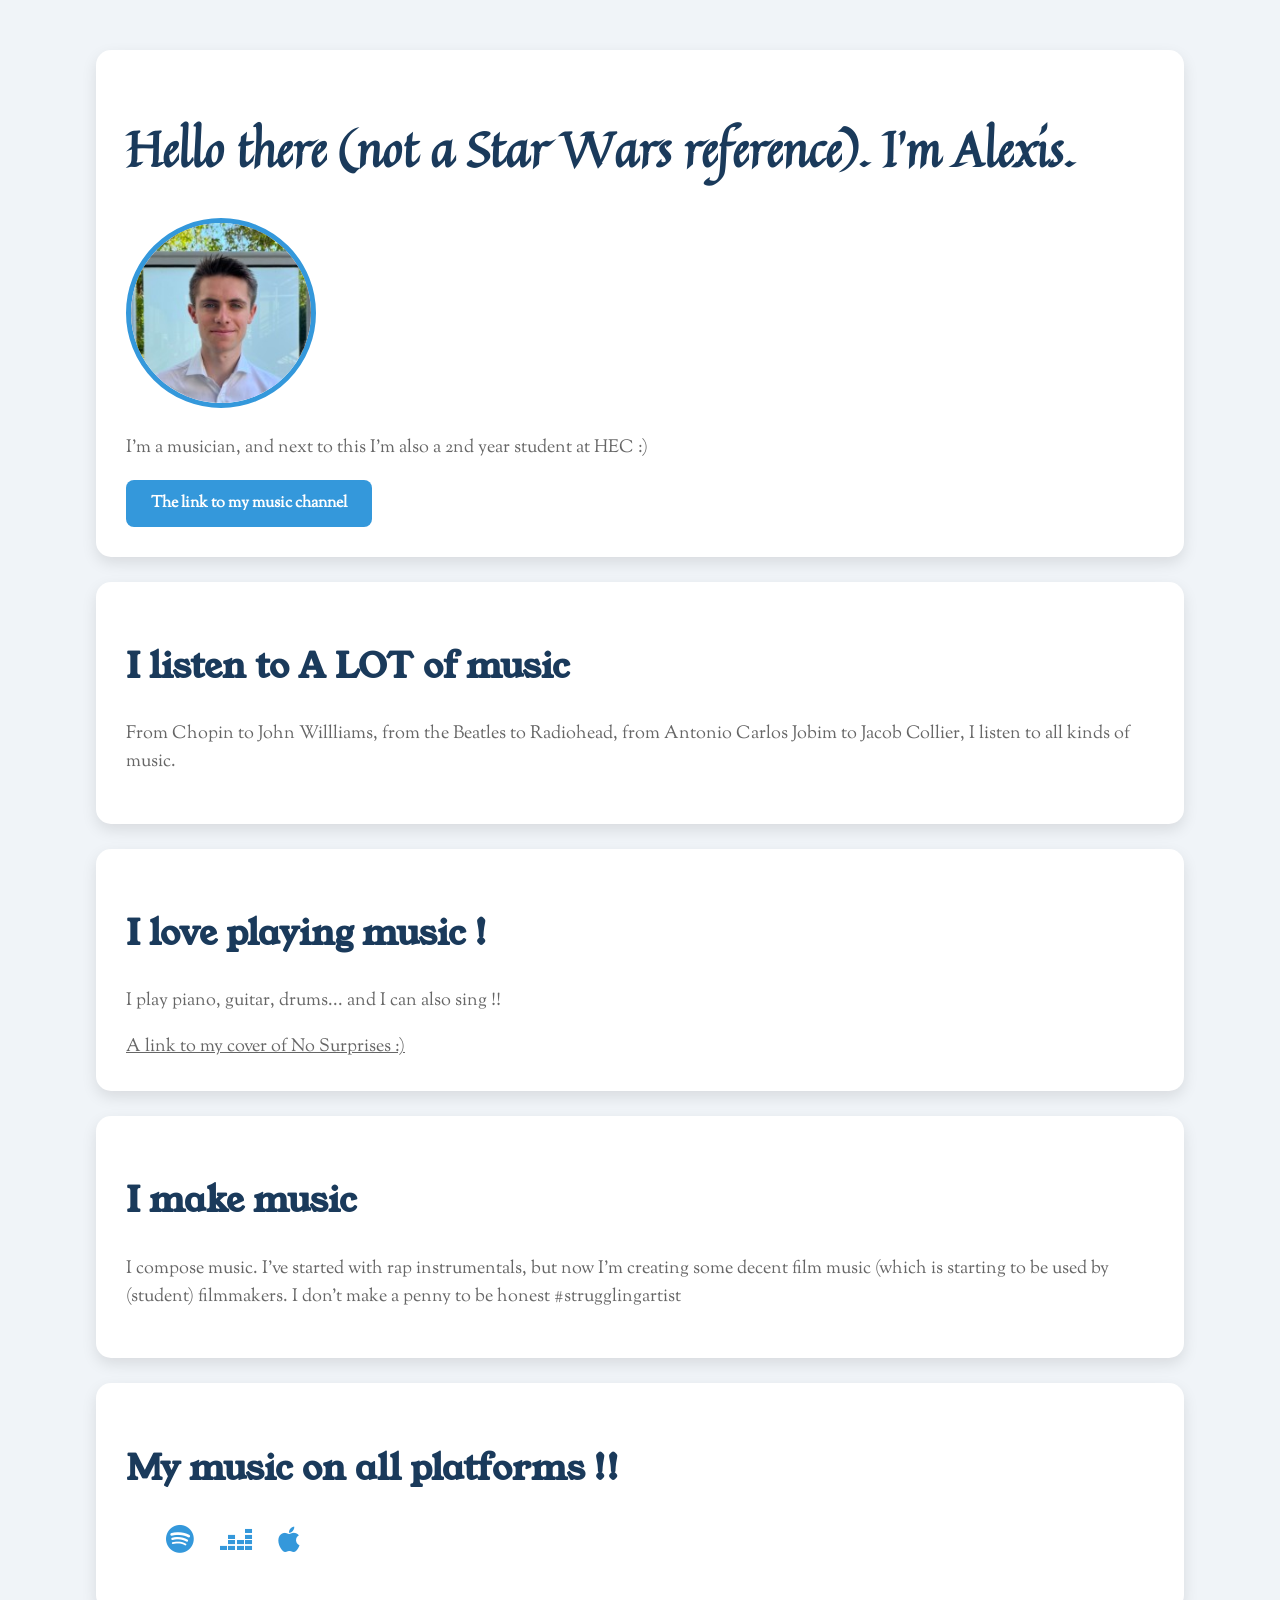
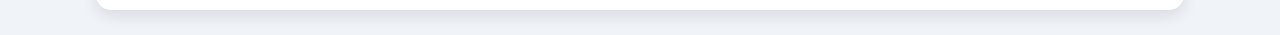
==== index.html @ 0a7f8af6 "Add files via upload" ====
<!DOCTYPE html>
<!DOCTYPE html>
<html>
<head>
<title>Alexis Maquet</title>
<meta name="description " content="click on the link">
<meta charset="utf-8">
<link rel="preconnect" href="https://fonts.googleapis.com">
<link rel="preconnect" href="https://fonts.gstatic.com" crossorigin>
<link href="https://fonts.googleapis.com/css2?family=Quintessential&family=Sorts+Mill+Goudy:ital@0;1&family=Young+Serif&display=swap" rel="stylesheet">
<link href="https://cdnjs.cloudflare.com/ajax/libs/font-awesome/6.0.0/css/all.min.css" rel="stylesheet">
<link rel="stylesheet" href="stylexis.css">
</head>

<body>
<div class="container">
<div class="card-beige" id="introduction">
<h1 class="texte-policegrande">Hello there (not a Star Wars reference). I'm Alexis. </h1>
<img class=img-circle src="images/photolinkedin.jpg" alt="Alexis Maquet">
<p class="texte-policepetite" > I'm a musician, and next to this I'm also a 2nd year student at HEC :) </p>
<a class="btn-green" href="https://www.youtube.com/@Maqalx" target="_blank">The link to my music channel </a>
</div>

<div class="card-beige" >
<h2 class="texte-policemoyenne">I listen to A LOT of music</h2>
<p class="texte-policepetite">From Chopin to John Willliams, from the Beatles to Radiohead, from Antonio Carlos Jobim to Jacob Collier, I listen to all kinds of music. </p>
</div>

<div class="card-beige">
<h2 class="texte-policemoyenne">I love playing music ! </h2>
<p class="texte-policepetite">I play piano, guitar, drums... and I can also sing !!</p>
<a class="texte-policepetite" href="https://www.instagram.com/maqalx_music/reel/ClthawwohO2/" target="_blank" id="gobelins">A link to my cover of No Surprises :)</a>
</div>

<div class="card-beige">
<h2 class="texte-policemoyenne">I make music</h2>
<p class="texte-policepetite">I compose music. I've started with rap instrumentals, but now I'm creating some decent film music (which is starting to be used by (student) filmmakers. I don't make a penny to be honest #strugglingartist</p>
</div>

<div class="card-beige">
<h2 class="texte-policemoyenne">My music on all platforms !!</h2>
<ul class="list-inline">
<li>
<a href="https://www.youtube.com/redirect?event=channel_description&redir_token=[base64]&q=https%3A%2F%2Fopen.spotify.com%2Fartist%2F62DP2o4sL1EnVyHbfwQZDF%3Fsi%3DbDmTBfcySxK-8TFzciX3kA">
<i class="fa-brands fa-spotify"></i>
</li>
<li>
</a>
<a href="https://www.youtube.com/redirect?event=channel_description&redir_token=[base64]&q=https%3A%2F%2Fwww.deezer.com%2Fartist%2F96282492%3Futm_source%3Ddeezer%26utm_content%3Dartist-96282492%26utm_term%3D3692653222_1590913473%26utm_medium%3Dweb">
<i class="fa-brands fa-deezer"></i>
</a>
</li>
<li>
<a href="https://www.youtube.com/redirect?event=channel_description&redir_token=[base64]&q=https%3A%2F%2Fmusic.apple.com%2Fus%2Fartist%2Fmaqalx%2F1515981381">
<i class="fa-brands fa-apple"></i>
</a>
</li>
</ul>
</div>
</div>


</body>
</html>
---- stylexis.css ----
body {
  font-family: 'Sorts Mill Goudy', serif;
  background-color: #f0f4f8;
  margin: 0;
  padding: 0;
  color: #333;
}

.container {
  width: 85%;
  max-width: 1200px;
  margin: 0 auto;
  padding-top: 50px;
}

.card-beige {
  background-color: #ffffff;
  border-radius: 15px;
  padding: 30px;
  margin-bottom: 25px;
  box-shadow: 0 6px 15px rgba(0, 0, 0, 0.1);
}

h1, h2 {
  color: #1a3a5b;
}

h1.texte-policegrande {
  font-family: 'Quintessential', cursive;
  font-size: 3em;
  color: #1a3a5b;
}

h2.texte-policemoyenne {
  font-family: 'Young Serif', serif;
  font-size: 2.2em;
  color: #1a3a5b;
}

.texte-policepetite {
  font-size: 1.1em;
  color: #666666;
  line-height: 1.6;
}

.btn-green {
  background-color: #3498db;
  color: white;
  padding: 12px 25px;
  text-decoration: none;
  border-radius: 8px;
  font-weight: bold;
  display: inline-block;
  transition: background-color 0.3s ease;
}

.btn-green:hover {
  background-color: #2980b9;
}

.list-inline li {
  display: inline;
  margin-right: 20px;
}

.list-inline a {
  color: #3498db;
  font-size: 1.8em;
  text-decoration: none;
  transition: color 0.3s ease;
}

.list-inline a:hover {
  color: #1a3a5b;
}

.img-circle {
  border-radius: 50%;
  width: 180px;
  height: 180px;
  object-fit: cover;
  border: 5px solid #3498db;
  transition: transform 0.3s ease;
}

.img-circle:hover {
  transform: scale(1.1);
}

@media (max-width: 768px) {
  .container {
    width: 95%;
  }

  h1.texte-policegrande {
    font-size: 2.2em;
  }

  h2.texte-policemoyenne {
    font-size: 1.8em;
  }
}
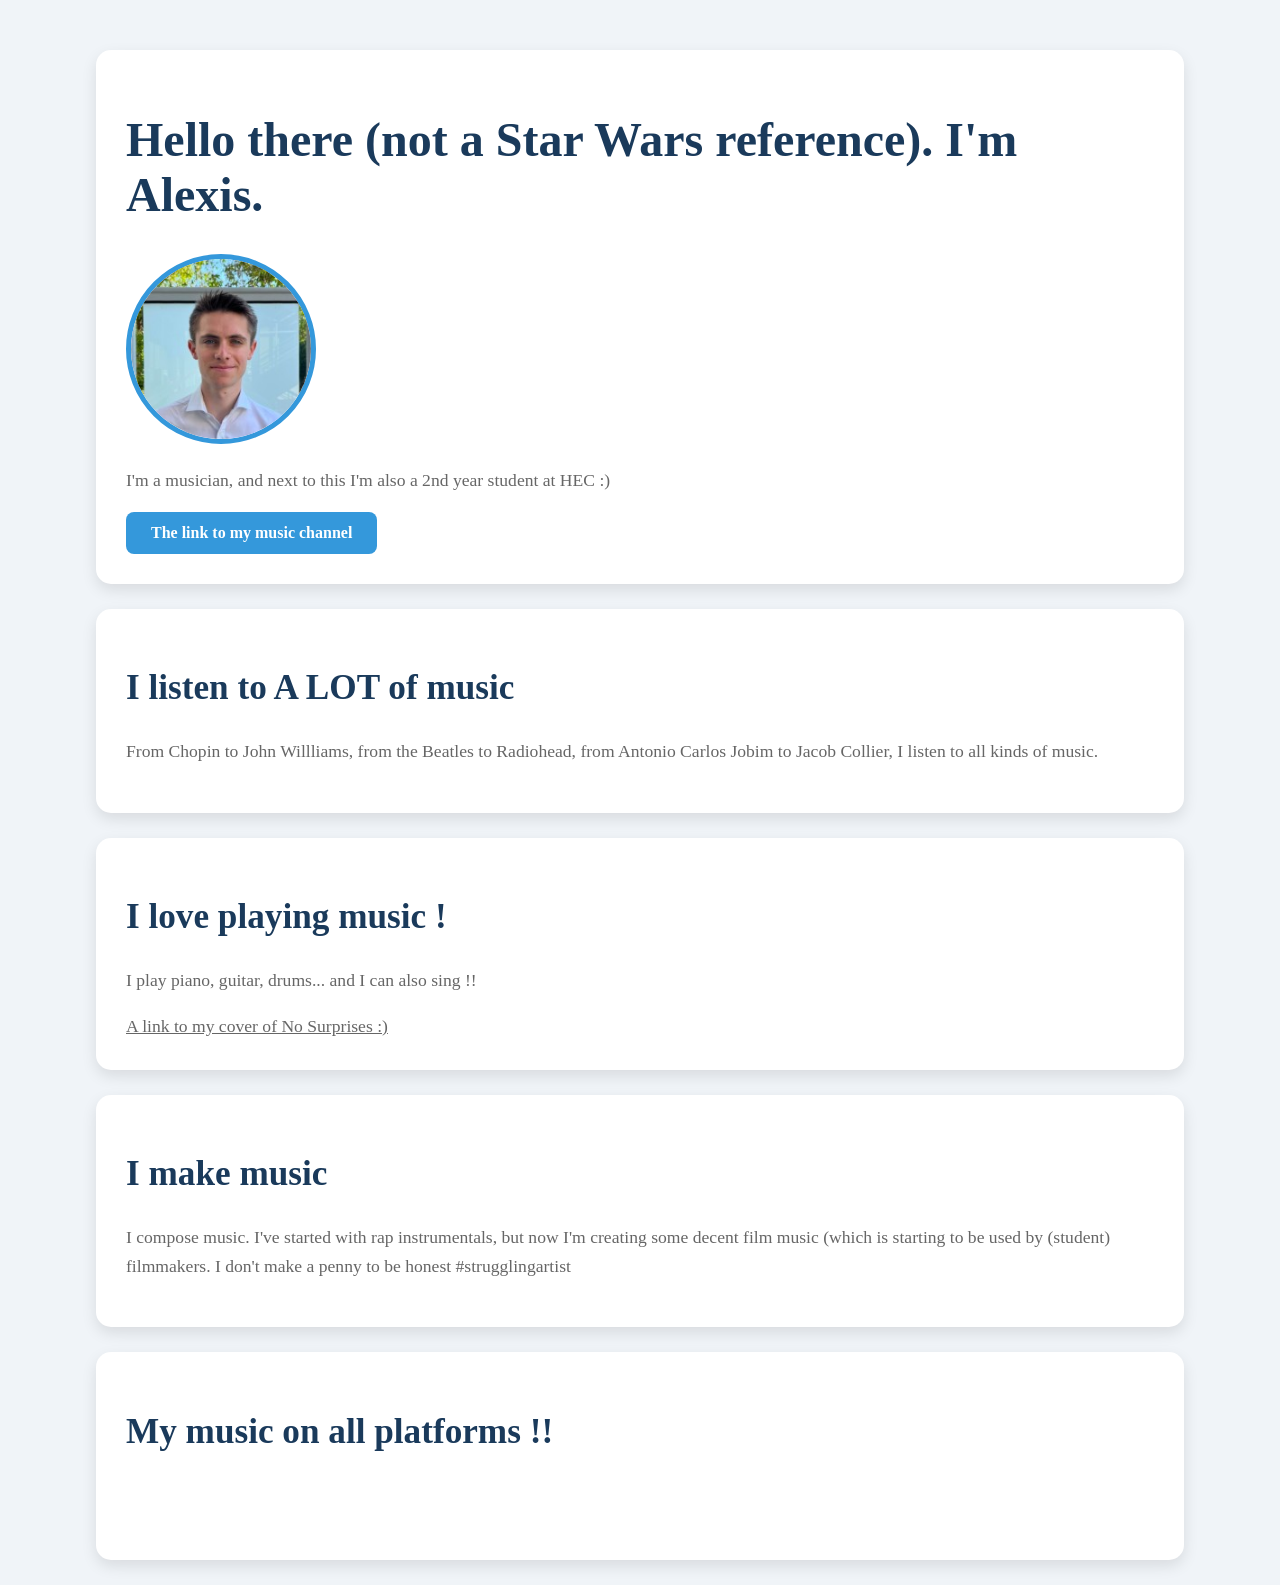
==== commit 50ef3f63: "Update index.html" ====
--- a/index.html
+++ b/index.html
@@ -7,8 +7,7 @@
 <meta charset="utf-8">
 <link rel="preconnect" href="https://fonts.googleapis.com">
 <link rel="preconnect" href="https://fonts.gstatic.com" crossorigin>
-<link href="https://fonts.googleapis.com/css2?family=Quintessential&family=Sorts+Mill+Goudy:ital@0;1&family=Young+Serif&display=swap" rel="stylesheet">
-<link href="https://cdnjs.cloudflare.com/ajax/libs/font-awesome/6.0.0/css/all.min.css" rel="stylesheet">
+<link href="https://fonts.googleapis.com/css2?family=Roboto:ital,wght@0,100;0,300;0,400;0,500;0,700;0,900;1,100;1,300;1,400;1,500;1,700;1,900&display=swap" rel="stylesheet">
 <link rel="stylesheet" href="stylexis.css">
 </head>
 
@@ -61,4 +60,4 @@
 
 
 </body>
-</html>+</html>
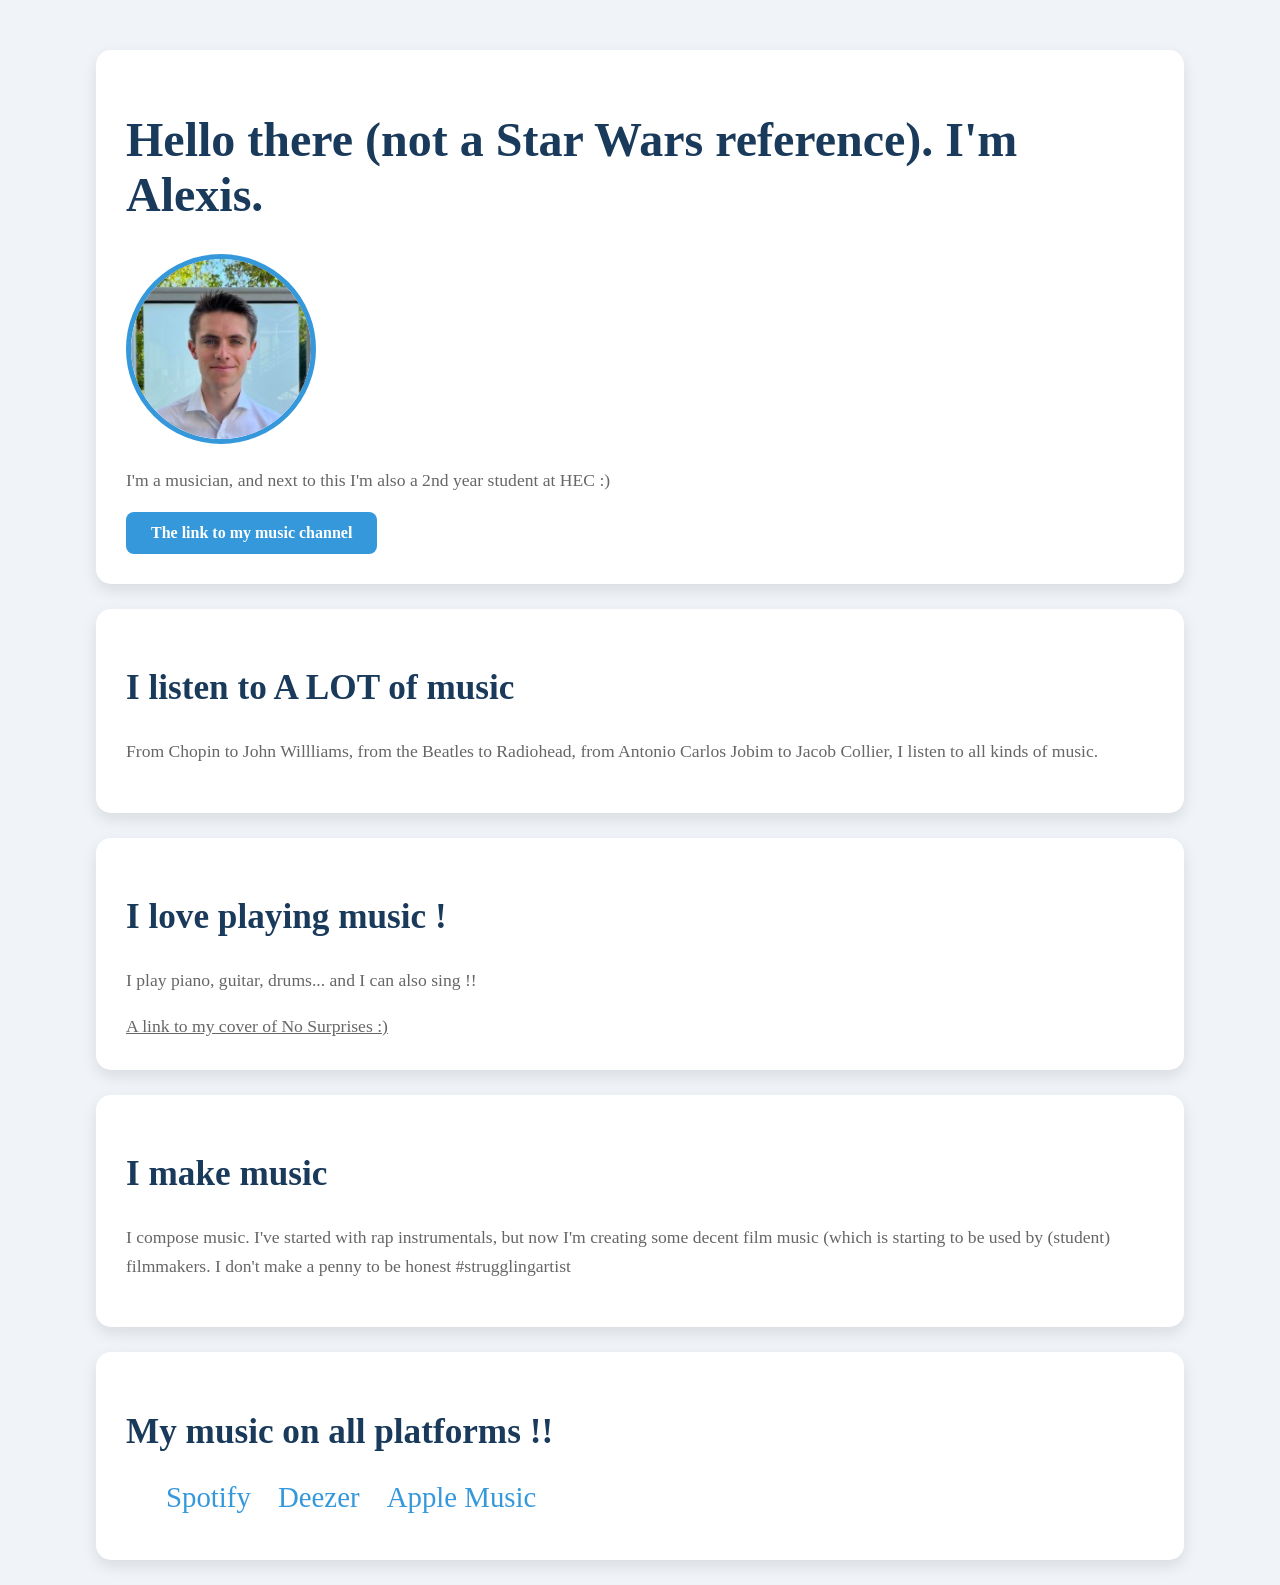
==== commit 5cf6a87d: "Update index.html" ====
--- a/index.html
+++ b/index.html
@@ -14,47 +14,47 @@
 <body>
 <div class="container">
 <div class="card-beige" id="introduction">
-<h1 class="texte-policegrande">Hello there (not a Star Wars reference). I'm Alexis. </h1>
+<h1 class="texte-police1">Hello there (not a Star Wars reference). I'm Alexis. </h1>
 <img class=img-circle src="images/photolinkedin.jpg" alt="Alexis Maquet">
-<p class="texte-policepetite" > I'm a musician, and next to this I'm also a 2nd year student at HEC :) </p>
+<p class="texte-police3" > I'm a musician, and next to this I'm also a 2nd year student at HEC :) </p>
 <a class="btn-green" href="https://www.youtube.com/@Maqalx" target="_blank">The link to my music channel </a>
 </div>
 
 <div class="card-beige" >
-<h2 class="texte-policemoyenne">I listen to A LOT of music</h2>
-<p class="texte-policepetite">From Chopin to John Willliams, from the Beatles to Radiohead, from Antonio Carlos Jobim to Jacob Collier, I listen to all kinds of music. </p>
+<h2 class="texte-police2">I listen to A LOT of music</h2>
+<p class="texte-police3">From Chopin to John Willliams, from the Beatles to Radiohead, from Antonio Carlos Jobim to Jacob Collier, I listen to all kinds of music. </p>
 </div>
 
 <div class="card-beige">
-<h2 class="texte-policemoyenne">I love playing music ! </h2>
-<p class="texte-policepetite">I play piano, guitar, drums... and I can also sing !!</p>
-<a class="texte-policepetite" href="https://www.instagram.com/maqalx_music/reel/ClthawwohO2/" target="_blank" id="gobelins">A link to my cover of No Surprises :)</a>
+<h2 class="texte-police2">I love playing music ! </h2>
+<p class="texte-police3">I play piano, guitar, drums... and I can also sing !!</p>
+<a class="texte-police3" href="https://www.instagram.com/maqalx_music/reel/ClthawwohO2/" target="_blank" id="gobelins">A link to my cover of No Surprises :)</a>
 </div>
 
 <div class="card-beige">
-<h2 class="texte-policemoyenne">I make music</h2>
-<p class="texte-policepetite">I compose music. I've started with rap instrumentals, but now I'm creating some decent film music (which is starting to be used by (student) filmmakers. I don't make a penny to be honest #strugglingartist</p>
+<h2 class="texte-police2">I make music</h2>
+<p class="texte-police3">I compose music. I've started with rap instrumentals, but now I'm creating some decent film music (which is starting to be used by (student) filmmakers. I don't make a penny to be honest #strugglingartist</p>
 </div>
 
 <div class="card-beige">
-<h2 class="texte-policemoyenne">My music on all platforms !!</h2>
-<ul class="list-inline">
-<li>
-<a href="https://www.youtube.com/redirect?event=channel_description&redir_token=[base64]&q=https%3A%2F%2Fopen.spotify.com%2Fartist%2F62DP2o4sL1EnVyHbfwQZDF%3Fsi%3DbDmTBfcySxK-8TFzciX3kA">
-<i class="fa-brands fa-spotify"></i>
-</li>
-<li>
-</a>
-<a href="https://www.youtube.com/redirect?event=channel_description&redir_token=[base64]&q=https%3A%2F%2Fwww.deezer.com%2Fartist%2F96282492%3Futm_source%3Ddeezer%26utm_content%3Dartist-96282492%26utm_term%3D3692653222_1590913473%26utm_medium%3Dweb">
-<i class="fa-brands fa-deezer"></i>
-</a>
-</li>
-<li>
-<a href="https://www.youtube.com/redirect?event=channel_description&redir_token=[base64]&q=https%3A%2F%2Fmusic.apple.com%2Fus%2Fartist%2Fmaqalx%2F1515981381">
-<i class="fa-brands fa-apple"></i>
-</a>
-</li>
-</ul>
+    <h2 class="texte-police2">My music on all platforms !!</h2>
+    <ul class="list-inline">
+        <li>
+            <a href="https://open.spotify.com/artist/62DP2o4sL1EnVyHbfwQZDF" target="_blank">
+                <i class="fa-brands fa-spotify"></i> Spotify
+            </a>
+        </li>
+        <li>
+            <a href="https://www.deezer.com/artist/96282492" target="_blank">
+                <i class="fa-brands fa-deezer"></i> Deezer
+            </a>
+        </li>
+        <li>
+            <a href="https://music.apple.com/us/artist/maqalx/1515981381" target="_blank">
+                <i class="fa-brands fa-apple"></i> Apple Music
+            </a>
+        </li>
+    </ul>
 </div>
 </div>
 
--- a/stylexis.css
+++ b/stylexis.css
@@ -1,5 +1,5 @@
 body {
-  font-family: 'Sorts Mill Goudy', serif;
+  font-family: 'Roboto', serif;
   background-color: #f0f4f8;
   margin: 0;
   padding: 0;
@@ -25,19 +25,19 @@
   color: #1a3a5b;
 }
 
-h1.texte-policegrande {
-  font-family: 'Quintessential', cursive;
+h1.texte-police1 {
+  font-family: 'Roboto', cursive;
   font-size: 3em;
   color: #1a3a5b;
 }
 
-h2.texte-policemoyenne {
-  font-family: 'Young Serif', serif;
+h2.texte-police2 {
+  font-family: 'Roboto', serif;
   font-size: 2.2em;
   color: #1a3a5b;
 }
 
-.texte-policepetite {
+.texte-police3 {
   font-size: 1.1em;
   color: #666666;
   line-height: 1.6;
@@ -92,11 +92,11 @@
     width: 95%;
   }
 
-  h1.texte-policegrande {
+  h1.texte-police1 {
     font-size: 2.2em;
   }
 
-  h2.texte-policemoyenne {
+  h2.texte-police2 {
     font-size: 1.8em;
   }
-}+}
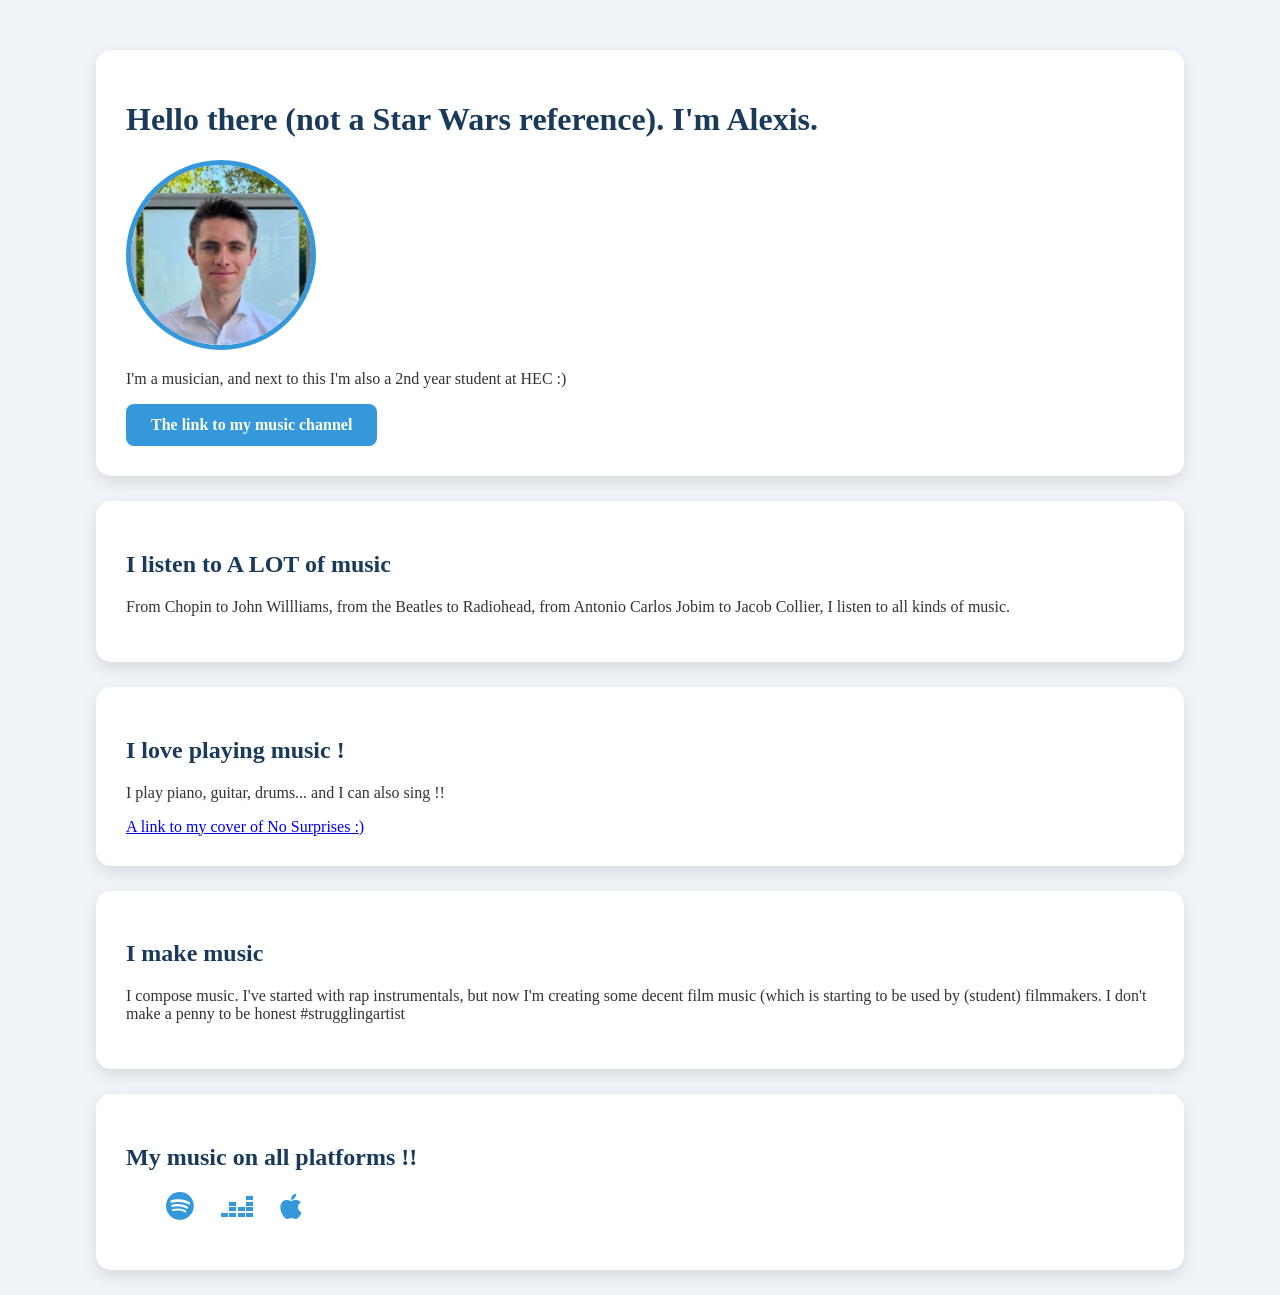
==== commit d23072bb: "Add files via upload" ====
--- a/index.html
+++ b/index.html
@@ -7,57 +7,58 @@
 <meta charset="utf-8">
 <link rel="preconnect" href="https://fonts.googleapis.com">
 <link rel="preconnect" href="https://fonts.gstatic.com" crossorigin>
-<link href="https://fonts.googleapis.com/css2?family=Roboto:ital,wght@0,100;0,300;0,400;0,500;0,700;0,900;1,100;1,300;1,400;1,500;1,700;1,900&display=swap" rel="stylesheet">
+<link href="https://fonts.googleapis.com/css2?family=Quintessential&family=Sorts+Mill+Goudy:ital@0;1&family=Young+Serif&display=swap" rel="stylesheet">
+<link href="https://cdnjs.cloudflare.com/ajax/libs/font-awesome/6.0.0/css/all.min.css" rel="stylesheet">
 <link rel="stylesheet" href="stylexis.css">
 </head>
 
 <body>
 <div class="container">
 <div class="card-beige" id="introduction">
-<h1 class="texte-police1">Hello there (not a Star Wars reference). I'm Alexis. </h1>
+<h1 class="texte-policegrande">Hello there (not a Star Wars reference). I'm Alexis. </h1>
 <img class=img-circle src="images/photolinkedin.jpg" alt="Alexis Maquet">
-<p class="texte-police3" > I'm a musician, and next to this I'm also a 2nd year student at HEC :) </p>
+<p class="texte-policepetite" > I'm a musician, and next to this I'm also a 2nd year student at HEC :) </p>
 <a class="btn-green" href="https://www.youtube.com/@Maqalx" target="_blank">The link to my music channel </a>
 </div>
 
 <div class="card-beige" >
-<h2 class="texte-police2">I listen to A LOT of music</h2>
-<p class="texte-police3">From Chopin to John Willliams, from the Beatles to Radiohead, from Antonio Carlos Jobim to Jacob Collier, I listen to all kinds of music. </p>
+<h2 class="texte-policemoyenne">I listen to A LOT of music</h2>
+<p class="texte-policepetite">From Chopin to John Willliams, from the Beatles to Radiohead, from Antonio Carlos Jobim to Jacob Collier, I listen to all kinds of music. </p>
 </div>
 
 <div class="card-beige">
-<h2 class="texte-police2">I love playing music ! </h2>
-<p class="texte-police3">I play piano, guitar, drums... and I can also sing !!</p>
-<a class="texte-police3" href="https://www.instagram.com/maqalx_music/reel/ClthawwohO2/" target="_blank" id="gobelins">A link to my cover of No Surprises :)</a>
+<h2 class="texte-policemoyenne">I love playing music ! </h2>
+<p class="texte-policepetite">I play piano, guitar, drums... and I can also sing !!</p>
+<a class="texte-policepetite" href="https://www.instagram.com/maqalx_music/reel/ClthawwohO2/" target="_blank" id="gobelins">A link to my cover of No Surprises :)</a>
 </div>
 
 <div class="card-beige">
-<h2 class="texte-police2">I make music</h2>
-<p class="texte-police3">I compose music. I've started with rap instrumentals, but now I'm creating some decent film music (which is starting to be used by (student) filmmakers. I don't make a penny to be honest #strugglingartist</p>
+<h2 class="texte-policemoyenne">I make music</h2>
+<p class="texte-policepetite">I compose music. I've started with rap instrumentals, but now I'm creating some decent film music (which is starting to be used by (student) filmmakers. I don't make a penny to be honest #strugglingartist</p>
 </div>
 
 <div class="card-beige">
-    <h2 class="texte-police2">My music on all platforms !!</h2>
-    <ul class="list-inline">
-        <li>
-            <a href="https://open.spotify.com/artist/62DP2o4sL1EnVyHbfwQZDF" target="_blank">
-                <i class="fa-brands fa-spotify"></i> Spotify
-            </a>
-        </li>
-        <li>
-            <a href="https://www.deezer.com/artist/96282492" target="_blank">
-                <i class="fa-brands fa-deezer"></i> Deezer
-            </a>
-        </li>
-        <li>
-            <a href="https://music.apple.com/us/artist/maqalx/1515981381" target="_blank">
-                <i class="fa-brands fa-apple"></i> Apple Music
-            </a>
-        </li>
-    </ul>
+<h2 class="texte-policemoyenne">My music on all platforms !!</h2>
+<ul class="list-inline">
+<li>
+<a href="https://www.youtube.com/redirect?event=channel_description&redir_token=[base64]&q=https%3A%2F%2Fopen.spotify.com%2Fartist%2F62DP2o4sL1EnVyHbfwQZDF%3Fsi%3DbDmTBfcySxK-8TFzciX3kA">
+<i class="fa-brands fa-spotify"></i>
+</li>
+<li>
+</a>
+<a href="https://www.youtube.com/redirect?event=channel_description&redir_token=[base64]&q=https%3A%2F%2Fwww.deezer.com%2Fartist%2F96282492%3Futm_source%3Ddeezer%26utm_content%3Dartist-96282492%26utm_term%3D3692653222_1590913473%26utm_medium%3Dweb">
+<i class="fa-brands fa-deezer"></i>
+</a>
+</li>
+<li>
+<a href="https://www.youtube.com/redirect?event=channel_description&redir_token=[base64]&q=https%3A%2F%2Fmusic.apple.com%2Fus%2Fartist%2Fmaqalx%2F1515981381">
+<i class="fa-brands fa-apple"></i>
+</a>
+</li>
+</ul>
 </div>
 </div>
 
 
 </body>
-</html>
+</html>
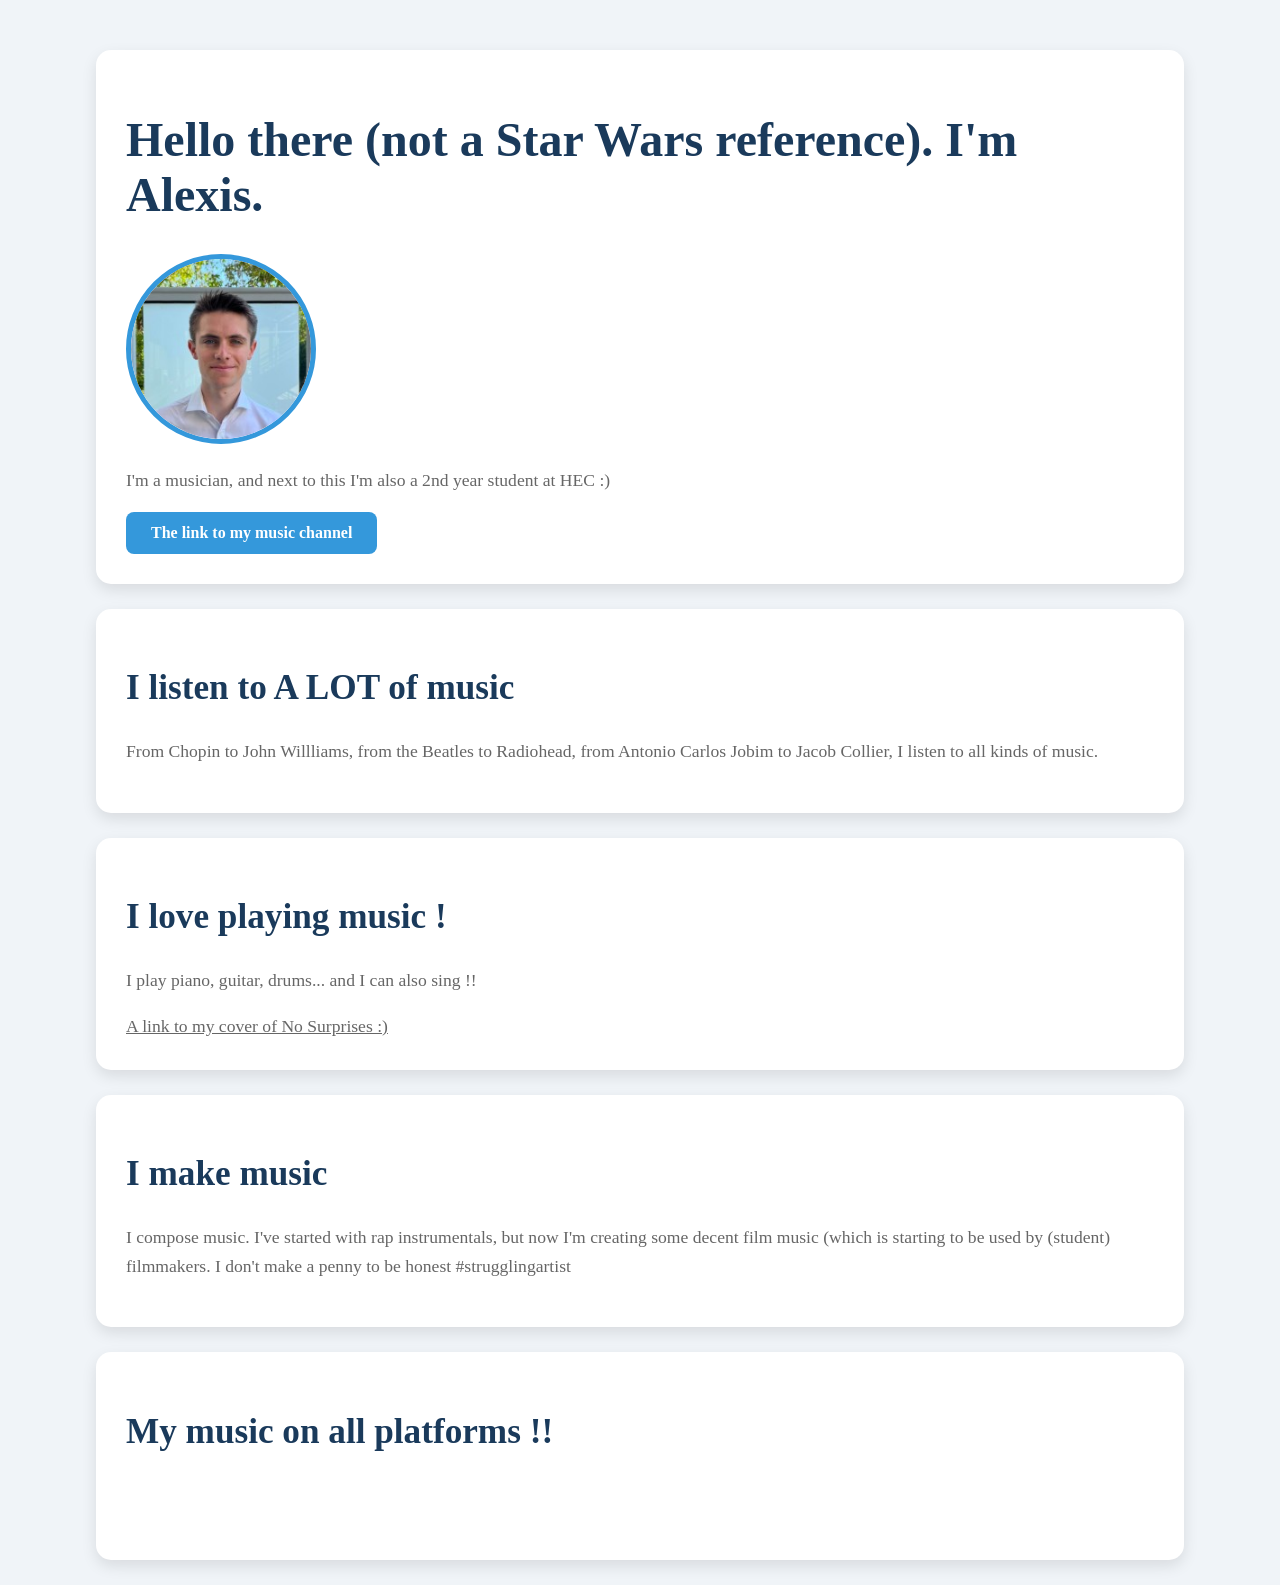
==== commit 606dc529: "Update index.html" ====
--- a/index.html
+++ b/index.html
@@ -7,38 +7,37 @@
 <meta charset="utf-8">
 <link rel="preconnect" href="https://fonts.googleapis.com">
 <link rel="preconnect" href="https://fonts.gstatic.com" crossorigin>
-<link href="https://fonts.googleapis.com/css2?family=Quintessential&family=Sorts+Mill+Goudy:ital@0;1&family=Young+Serif&display=swap" rel="stylesheet">
-<link href="https://cdnjs.cloudflare.com/ajax/libs/font-awesome/6.0.0/css/all.min.css" rel="stylesheet">
+<link href="https://fonts.googleapis.com/css2?family=Roboto:ital,wght@0,100;0,300;0,400;0,500;0,700;0,900;1,100;1,300;1,400;1,500;1,700;1,900&display=swap" rel="stylesheet">
 <link rel="stylesheet" href="stylexis.css">
 </head>
 
 <body>
 <div class="container">
 <div class="card-beige" id="introduction">
-<h1 class="texte-policegrande">Hello there (not a Star Wars reference). I'm Alexis. </h1>
+<h1 class="texte-police1">Hello there (not a Star Wars reference). I'm Alexis. </h1>
 <img class=img-circle src="images/photolinkedin.jpg" alt="Alexis Maquet">
-<p class="texte-policepetite" > I'm a musician, and next to this I'm also a 2nd year student at HEC :) </p>
+<p class="texte-police3" > I'm a musician, and next to this I'm also a 2nd year student at HEC :) </p>
 <a class="btn-green" href="https://www.youtube.com/@Maqalx" target="_blank">The link to my music channel </a>
 </div>
 
 <div class="card-beige" >
-<h2 class="texte-policemoyenne">I listen to A LOT of music</h2>
-<p class="texte-policepetite">From Chopin to John Willliams, from the Beatles to Radiohead, from Antonio Carlos Jobim to Jacob Collier, I listen to all kinds of music. </p>
+<h2 class="texte-police2">I listen to A LOT of music</h2>
+<p class="texte-police3">From Chopin to John Willliams, from the Beatles to Radiohead, from Antonio Carlos Jobim to Jacob Collier, I listen to all kinds of music. </p>
 </div>
 
 <div class="card-beige">
-<h2 class="texte-policemoyenne">I love playing music ! </h2>
-<p class="texte-policepetite">I play piano, guitar, drums... and I can also sing !!</p>
-<a class="texte-policepetite" href="https://www.instagram.com/maqalx_music/reel/ClthawwohO2/" target="_blank" id="gobelins">A link to my cover of No Surprises :)</a>
+<h2 class="texte-police2">I love playing music ! </h2>
+<p class="texte-police3">I play piano, guitar, drums... and I can also sing !!</p>
+<a class="texte-police3" href="https://www.instagram.com/maqalx_music/reel/ClthawwohO2/" target="_blank" id="gobelins">A link to my cover of No Surprises :)</a>
 </div>
 
 <div class="card-beige">
-<h2 class="texte-policemoyenne">I make music</h2>
-<p class="texte-policepetite">I compose music. I've started with rap instrumentals, but now I'm creating some decent film music (which is starting to be used by (student) filmmakers. I don't make a penny to be honest #strugglingartist</p>
+<h2 class="texte-police2">I make music</h2>
+<p class="texte-police3">I compose music. I've started with rap instrumentals, but now I'm creating some decent film music (which is starting to be used by (student) filmmakers. I don't make a penny to be honest #strugglingartist</p>
 </div>
 
 <div class="card-beige">
-<h2 class="texte-policemoyenne">My music on all platforms !!</h2>
+<h2 class="texte-police2">My music on all platforms !!</h2>
 <ul class="list-inline">
 <li>
 <a href="https://www.youtube.com/redirect?event=channel_description&redir_token=[base64]&q=https%3A%2F%2Fopen.spotify.com%2Fartist%2F62DP2o4sL1EnVyHbfwQZDF%3Fsi%3DbDmTBfcySxK-8TFzciX3kA">
@@ -61,4 +60,4 @@
 
 
 </body>
-</html>+</html>
